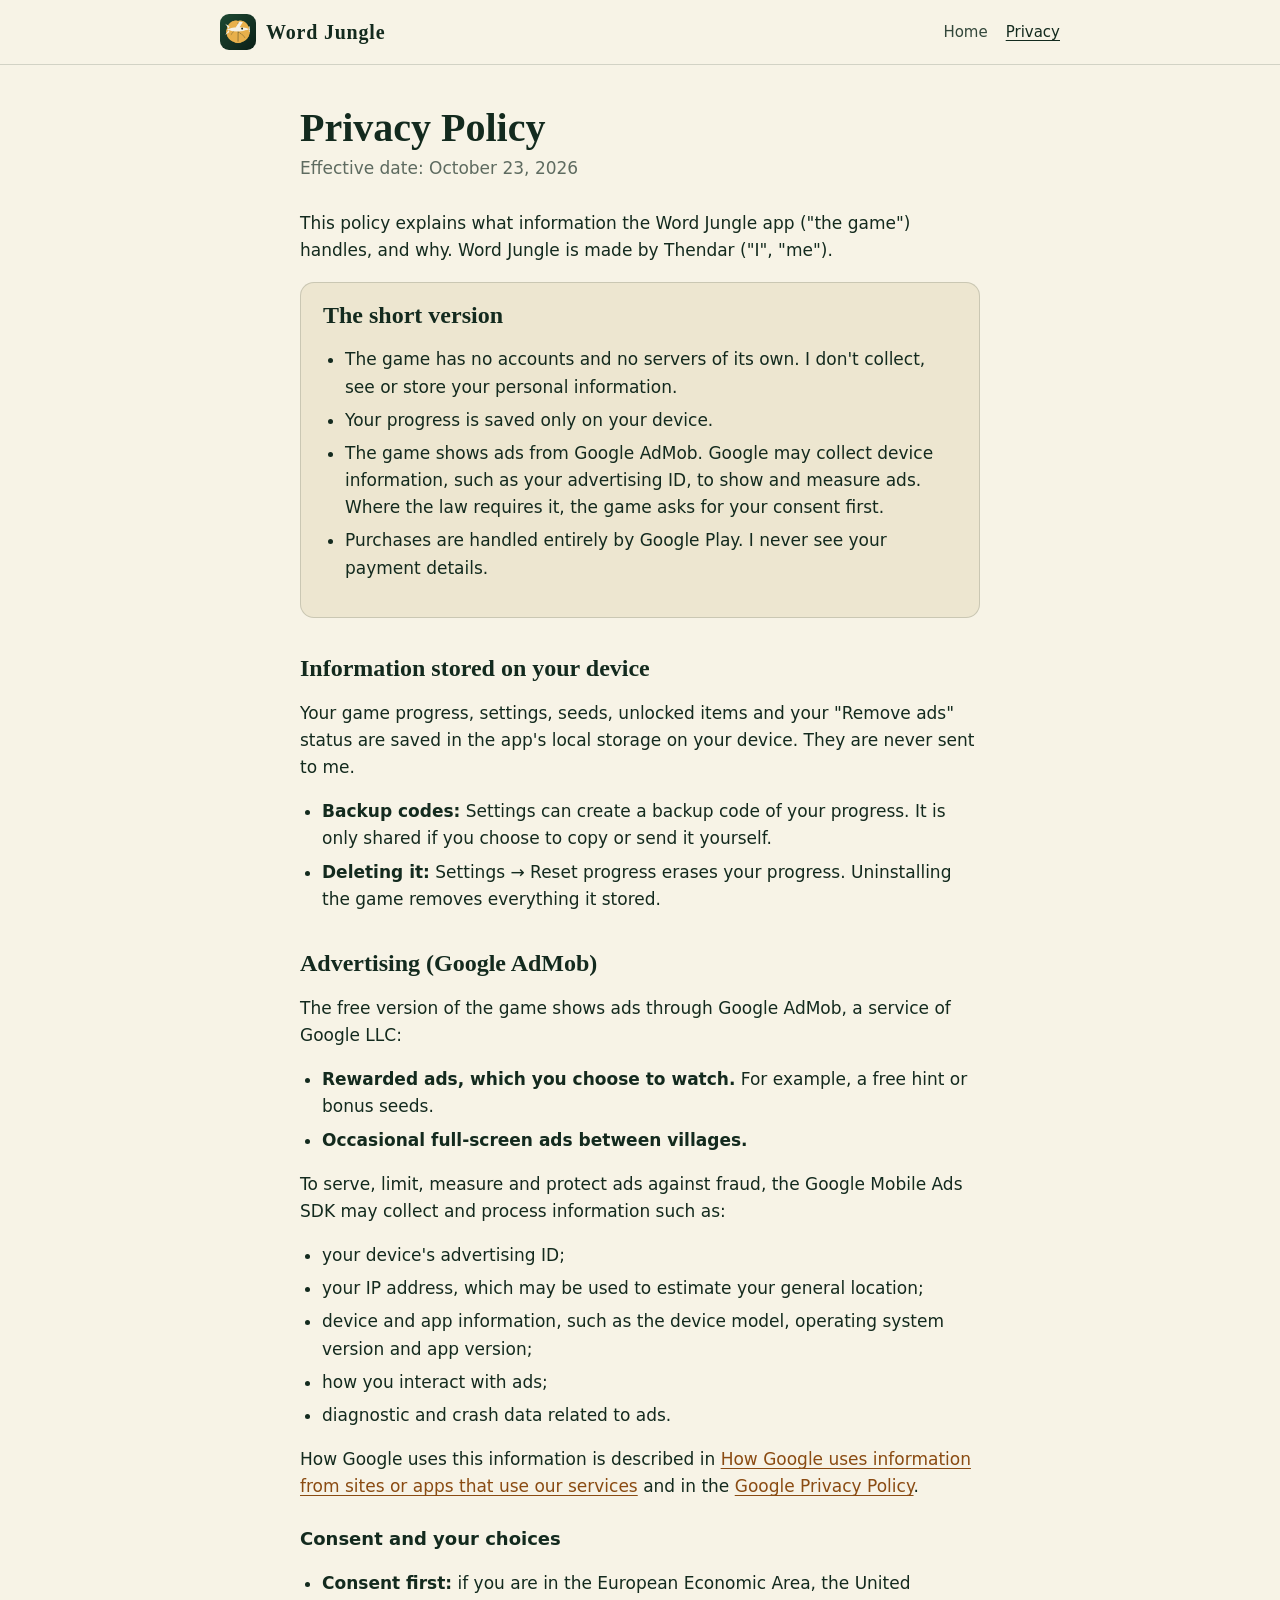
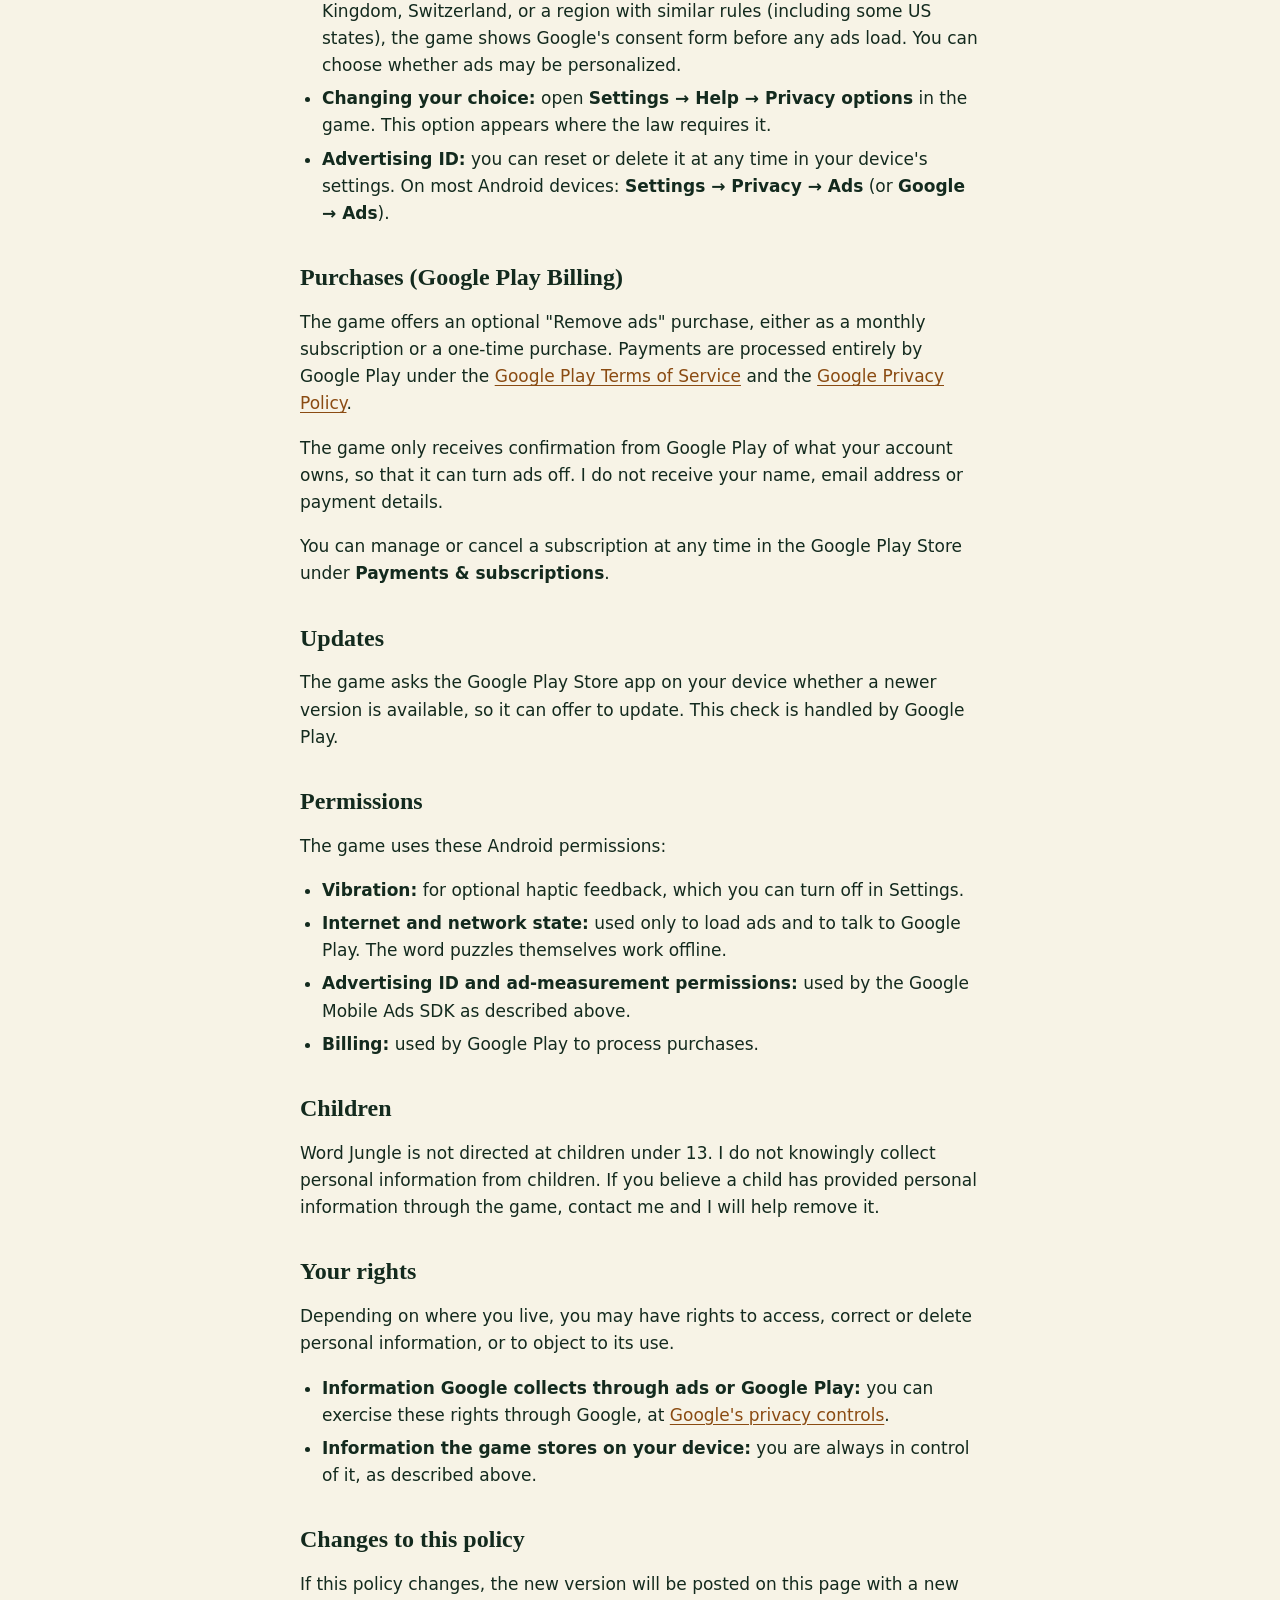
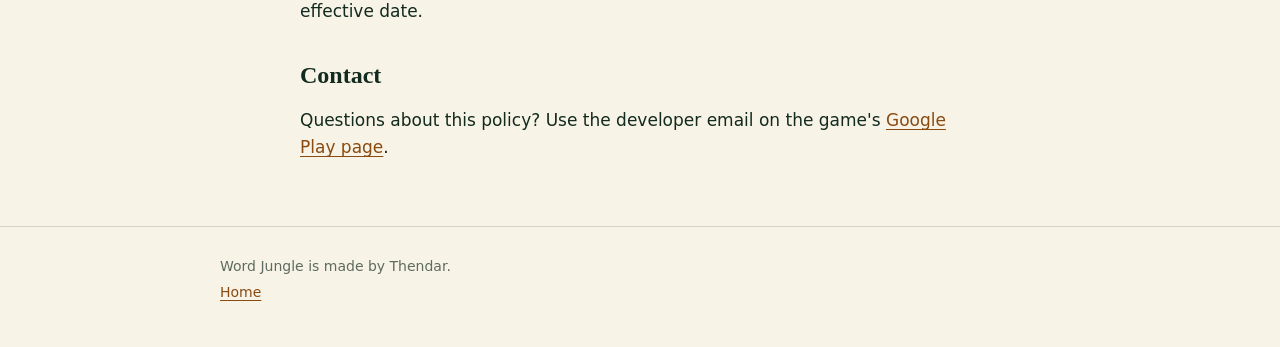
==== privacy/index.html @ e52e8ee9 "Add the Word Jungle website Home page, privacy policy at /privacy/, a 404 page, and app-ads.txt at t" ====
<!doctype html>
<html lang="en">
<head>
  <meta charset="utf-8">
  <meta name="viewport" content="width=device-width, initial-scale=1">
  <title>Word Jungle Privacy Policy</title>
  <meta name="description" content="How the Word Jungle app handles your information: local saves, Google AdMob ads with consent, and Google Play purchases.">
  <link rel="icon" type="image/png" href="/assets/favicon.png">
  <link rel="apple-touch-icon" href="/assets/apple-touch-icon.png">
  <link rel="stylesheet" href="/assets/style.css">
</head>
<body>
  <header class="site-head">
    <div class="wrap">
      <a class="brand" href="/"><img src="/assets/icon.png" alt="" width="36" height="36"><span>Word Jungle</span></a>
      <nav class="site-nav" aria-label="Site">
        <a href="/">Home</a>
        <a href="/privacy/" aria-current="page">Privacy</a>
      </nav>
    </div>
  </header>

  <main class="wrap doc">
    <h1>Privacy Policy</h1>
    <p class="effective">Effective date: October 23, 2026</p>

    <p>This policy explains what information the Word Jungle app ("the game") handles, and why. Word Jungle is made by Thendar ("I", "me").</p>

    <div class="summary">
      <h2>The short version</h2>
      <ul>
        <li>The game has no accounts and no servers of its own. I don't collect, see or store your personal information.</li>
        <li>Your progress is saved only on your device.</li>
        <li>The game shows ads from Google AdMob. Google may collect device information, such as your advertising ID, to show and measure ads. Where the law requires it, the game asks for your consent first.</li>
        <li>Purchases are handled entirely by Google Play. I never see your payment details.</li>
      </ul>
    </div>

    <h2>Information stored on your device</h2>
    <p>Your game progress, settings, seeds, unlocked items and your "Remove ads" status are saved in the app's local storage on your device. They are never sent to me.</p>
    <ul>
      <li><strong>Backup codes:</strong> Settings can create a backup code of your progress. It is only shared if you choose to copy or send it yourself.</li>
      <li><strong>Deleting it:</strong> Settings → Reset progress erases your progress. Uninstalling the game removes everything it stored.</li>
    </ul>

    <h2>Advertising (Google AdMob)</h2>
    <p>The free version of the game shows ads through Google AdMob, a service of Google LLC:</p>
    <ul>
      <li><strong>Rewarded ads, which you choose to watch.</strong> For example, a free hint or bonus seeds.</li>
      <li><strong>Occasional full-screen ads between villages.</strong></li>
    </ul>
    <p>To serve, limit, measure and protect ads against fraud, the Google Mobile Ads SDK may collect and process information such as:</p>
    <ul>
      <li>your device's advertising ID;</li>
      <li>your IP address, which may be used to estimate your general location;</li>
      <li>device and app information, such as the device model, operating system version and app version;</li>
      <li>how you interact with ads;</li>
      <li>diagnostic and crash data related to ads.</li>
    </ul>
    <p>How Google uses this information is described in <a href="https://policies.google.com/technologies/partner-sites">How Google uses information from sites or apps that use our services</a> and in the <a href="https://policies.google.com/privacy">Google Privacy Policy</a>.</p>

    <h3>Consent and your choices</h3>
    <ul>
      <li><strong>Consent first:</strong> if you are in the European Economic Area, the United Kingdom, Switzerland, or a region with similar rules (including some US states), the game shows Google's consent form before any ads load. You can choose whether ads may be personalized.</li>
      <li><strong>Changing your choice:</strong> open <strong>Settings → Help → Privacy options</strong> in the game. This option appears where the law requires it.</li>
      <li><strong>Advertising ID:</strong> you can reset or delete it at any time in your device's settings. On most Android devices: <strong>Settings → Privacy → Ads</strong> (or <strong>Google → Ads</strong>).</li>
    </ul>

    <h2>Purchases (Google Play Billing)</h2>
    <p>The game offers an optional "Remove ads" purchase, either as a monthly subscription or a one-time purchase. Payments are processed entirely by Google Play under the <a href="https://play.google.com/about/play-terms/">Google Play Terms of Service</a> and the <a href="https://policies.google.com/privacy">Google Privacy Policy</a>.</p>
    <p>The game only receives confirmation from Google Play of what your account owns, so that it can turn ads off. I do not receive your name, email address or payment details.</p>
    <p>You can manage or cancel a subscription at any time in the Google Play Store under <strong>Payments &amp; subscriptions</strong>.</p>

    <h2>Updates</h2>
    <p>The game asks the Google Play Store app on your device whether a newer version is available, so it can offer to update. This check is handled by Google Play.</p>

    <h2>Permissions</h2>
    <p>The game uses these Android permissions:</p>
    <ul>
      <li><strong>Vibration:</strong> for optional haptic feedback, which you can turn off in Settings.</li>
      <li><strong>Internet and network state:</strong> used only to load ads and to talk to Google Play. The word puzzles themselves work offline.</li>
      <li><strong>Advertising ID and ad-measurement permissions:</strong> used by the Google Mobile Ads SDK as described above.</li>
      <li><strong>Billing:</strong> used by Google Play to process purchases.</li>
    </ul>

    <h2>Children</h2>
    <p>Word Jungle is not directed at children under 13. I do not knowingly collect personal information from children. If you believe a child has provided personal information through the game, contact me and I will help remove it.</p>

    <h2>Your rights</h2>
    <p>Depending on where you live, you may have rights to access, correct or delete personal information, or to object to its use.</p>
    <ul>
      <li><strong>Information Google collects through ads or Google Play:</strong> you can exercise these rights through Google, at <a href="https://myaccount.google.com/data-and-privacy">Google's privacy controls</a>.</li>
      <li><strong>Information the game stores on your device:</strong> you are always in control of it, as described above.</li>
    </ul>

    <h2>Changes to this policy</h2>
    <p>If this policy changes, the new version will be posted on this page with a new effective date.</p>

    <h2>Contact</h2>
    <p>Questions about this policy? Use the developer email on the game's <a href="https://play.google.com/store/apps/details?id=com.word.jungle">Google Play page</a>.</p>
  </main>

  <footer class="site-foot">
    <div class="wrap">
      <p>Word Jungle is made by Thendar.</p>
      <p><a href="/">Home</a></p>
    </div>
  </footer>
</body>
</html>
---- assets/style.css ----
/* Word Jungle site: the game's own palette (android/assets/www/css/base.css) */
:root {
  --bg: #0B1F17;
  --raised: #12301F;
  --veil: #1E4A33;
  --text: #F4F1E6;
  --text-dim: #CFC9B4;
  --text-faint: #929A88;
  --glow: #A9DDBD;
  --warm: #E8B04B;
  --rust: #B5552F;
  --rust-ink: #FFF8EC;
  --hairline: rgba(244, 241, 230, 0.14);
  --link: #E8B04B;
  --font: system-ui, -apple-system, 'Segoe UI', Roboto, sans-serif;
  --display: 'Iowan Old Style', 'Palatino Linotype', Palatino, 'Book Antiqua', 'Noto Serif', Georgia, serif;
  color-scheme: dark;
}

@media (prefers-color-scheme: light) {
  :root {
    --bg: #F7F3E6;
    --raised: #EDE6D0;
    --veil: #DCE8DC;
    --text: #132A1E;
    --text-dim: #33473B;
    --text-faint: #5E6B60;
    --glow: #2F6E4A;
    --warm: #8A5A12;
    --rust: #A8471F;
    --hairline: rgba(19, 42, 30, 0.16);
    --link: #8A4B12;
    color-scheme: light;
  }
}

*, *::before, *::after { box-sizing: border-box; }

html { -webkit-text-size-adjust: 100%; }

body {
  margin: 0;
  background: var(--bg);
  color: var(--text);
  font: 17px/1.6 var(--font);
}

a { color: var(--link); text-underline-offset: 3px; }
a:hover { text-decoration-thickness: 2px; }
a:focus-visible, .button:focus-visible {
  outline: 3px solid var(--glow);
  outline-offset: 3px;
  border-radius: 6px;
}

.wrap {
  max-width: 880px;
  margin: 0 auto;
  padding: 0 20px;
}

/* --- header / footer --- */
.site-head {
  border-bottom: 1px solid var(--hairline);
}
.site-head .wrap {
  display: flex;
  align-items: center;
  justify-content: space-between;
  gap: 16px;
  min-height: 64px;
}
.brand {
  display: flex;
  align-items: center;
  gap: 10px;
  color: var(--text);
  text-decoration: none;
  font: 600 20px/1 var(--display);
  letter-spacing: 0.04em;
}
.brand img { width: 36px; height: 36px; border-radius: 9px; }
.site-nav { display: flex; gap: 18px; font-size: 15px; }
.site-nav a { color: var(--text-dim); text-decoration: none; }
.site-nav a:hover, .site-nav a[aria-current="page"] { color: var(--text); text-decoration: underline; }

.site-foot {
  margin-top: 64px;
  border-top: 1px solid var(--hairline);
  color: var(--text-faint);
  font-size: 14px;
}
.site-foot .wrap { padding-top: 24px; padding-bottom: 40px; }
.site-foot p { margin: 4px 0; }

/* --- home --- */
.hero {
  display: grid;
  grid-template-columns: 1.1fr 0.9fr;
  gap: 40px;
  align-items: center;
  padding: 56px 0 24px;
}
.hero h1 {
  margin: 0 0 12px;
  font: 600 clamp(40px, 7vw, 60px)/1.05 var(--display);
  letter-spacing: 0.02em;
}
.tagline {
  margin: 0 0 16px;
  color: var(--glow);
  font-size: 20px;
  line-height: 1.4;
}
.hero p { color: var(--text-dim); }
.hero-shot {
  justify-self: center;
  width: min(270px, 100%);
  border-radius: 24px;
  border: 1px solid var(--hairline);
  box-shadow: 0 18px 50px rgba(0, 0, 0, 0.35);
}

.button {
  display: inline-block;
  margin-top: 8px;
  padding: 13px 26px;
  border-radius: 9999px;
  background: var(--rust);
  color: var(--rust-ink);
  font-weight: 600;
  text-decoration: none;
}
.button:hover { filter: brightness(1.08); text-decoration: none; }
.soon { display: block; margin-top: 10px; color: var(--text-faint); font-size: 14px; }

section { padding: 32px 0 0; }
h2 {
  margin: 0 0 16px;
  font: 600 28px/1.2 var(--display);
}

.features {
  display: grid;
  grid-template-columns: repeat(2, 1fr);
  gap: 14px;
  margin: 0;
  padding: 0;
  list-style: none;
}
.features li {
  padding: 16px 18px;
  background: var(--raised);
  border: 1px solid var(--hairline);
  border-radius: 14px;
  color: var(--text-dim);
}
.features strong { display: block; color: var(--text); margin-bottom: 2px; }

.shots {
  display: grid;
  grid-template-columns: repeat(3, 1fr);
  gap: 16px;
}
.shots figure { margin: 0; text-align: center; }
.shots img {
  width: 100%;
  height: auto;
  border-radius: 18px;
  border: 1px solid var(--hairline);
}
.shots figcaption { margin-top: 8px; color: var(--text-faint); font-size: 14px; }

.note {
  padding: 18px 20px;
  background: var(--veil);
  border-radius: 14px;
  color: var(--text-dim);
}
.note p { margin: 0; }
.note p + p { margin-top: 8px; }

/* --- privacy policy --- */
.doc { max-width: 720px; padding-top: 40px; }
.doc h1 { margin: 0 0 4px; font: 600 40px/1.15 var(--display); }
.doc .effective { margin: 0 0 28px; color: var(--text-faint); }
.doc h2 { margin-top: 36px; font-size: 24px; }
.doc h3 { margin: 24px 0 8px; font-size: 18px; }
.doc ul { padding-left: 22px; }
.doc li { margin: 6px 0; }
.doc .summary {
  padding: 18px 22px;
  background: var(--raised);
  border: 1px solid var(--hairline);
  border-radius: 14px;
}
.doc .summary h2 { margin-top: 0; }

@media (max-width: 720px) {
  body { font-size: 16px; }
  .wrap { padding: 0 16px; }
  .hero { grid-template-columns: 1fr; gap: 28px; padding-top: 36px; text-align: center; }
  .hero-shot { width: min(240px, 80%); }
  .features { grid-template-columns: 1fr; }
  .shots { grid-template-columns: repeat(3, minmax(0, 1fr)); gap: 8px; }
  .shots figcaption { font-size: 12px; }
  .site-nav { gap: 14px; font-size: 14px; }
}
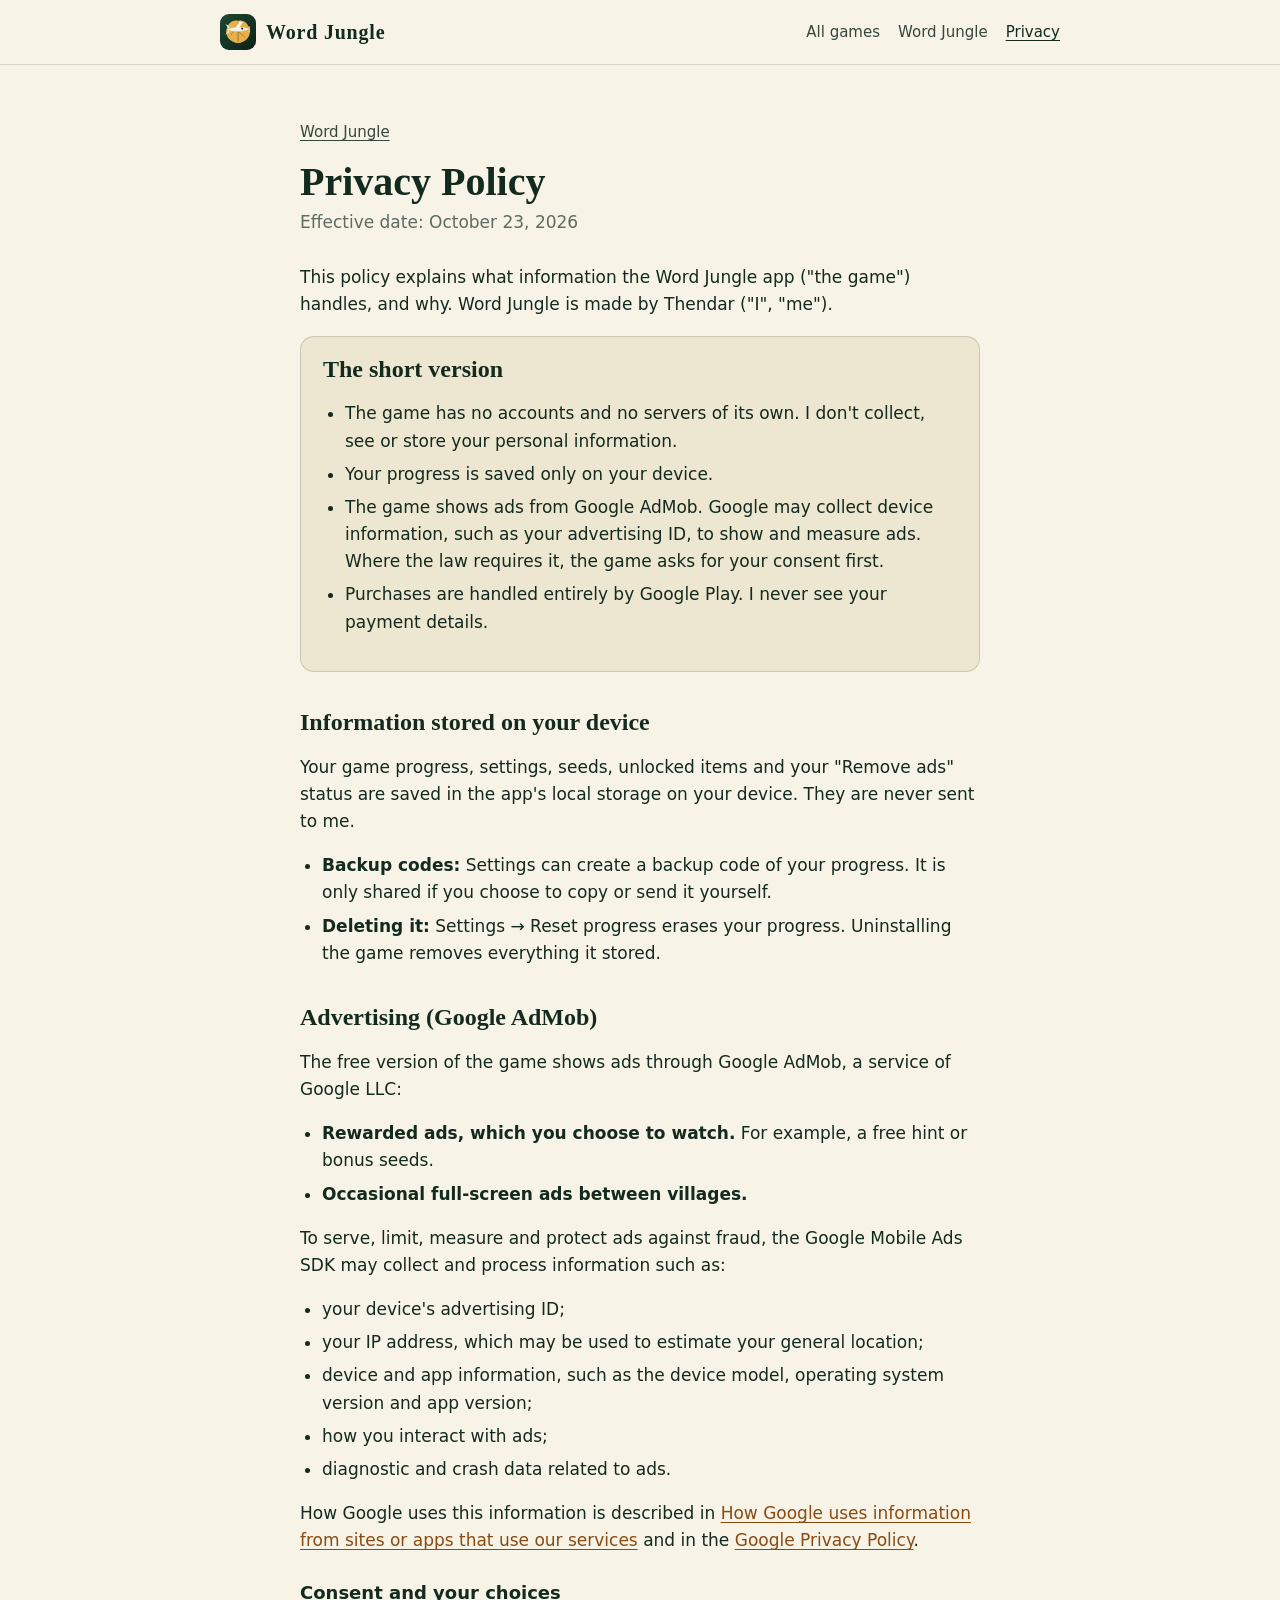
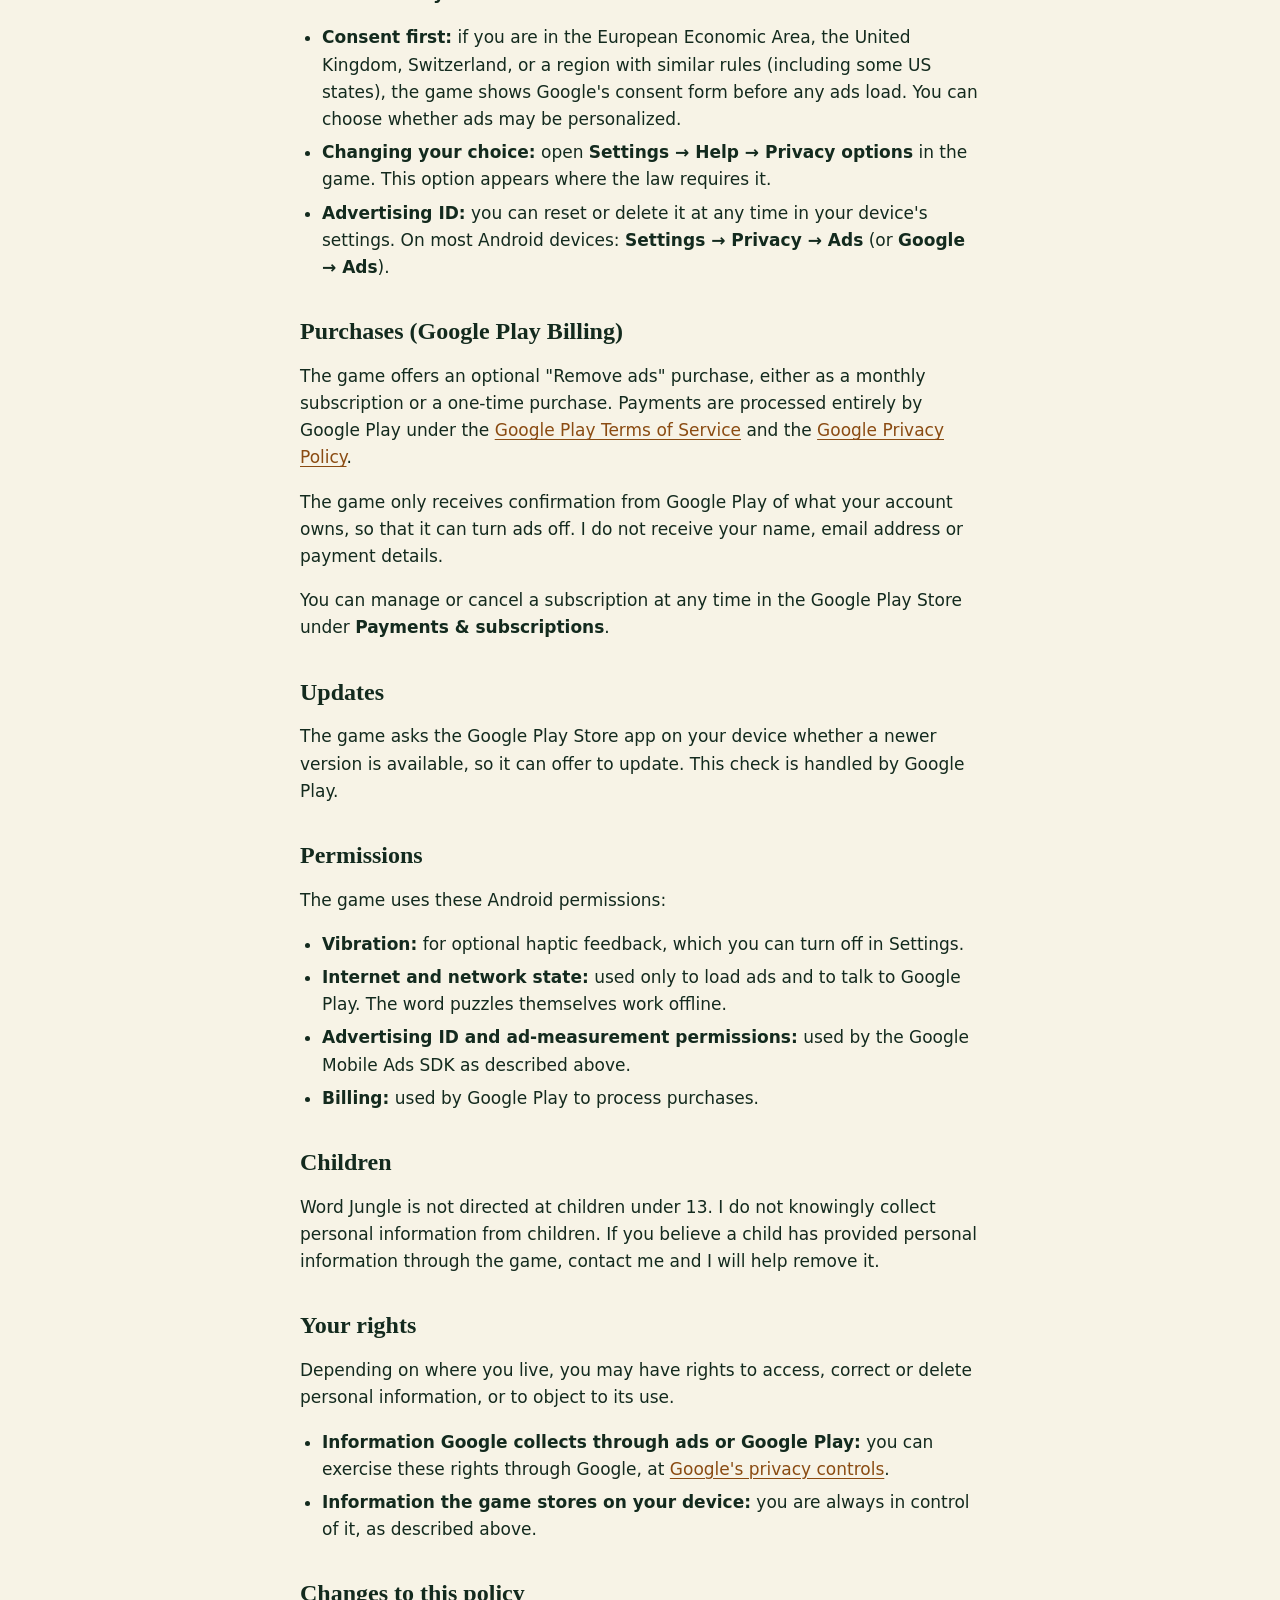
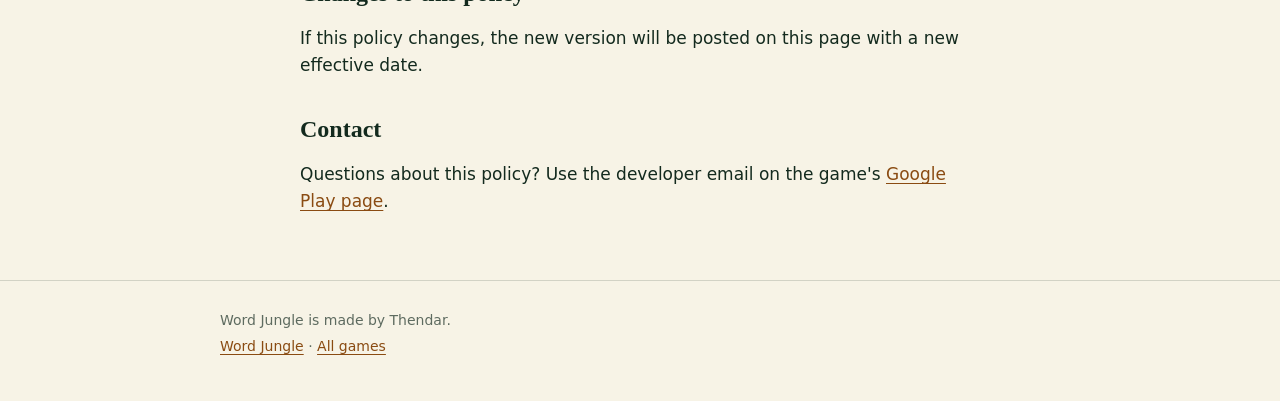
==== commit d2837a8a: "Make the root a games page; move Word Jungle to /word-jungle/ The root now lists games as large clic" ====
--- a/privacy/index.html
+++ b/privacy/index.html
@@ -4,107 +4,15 @@
   <meta charset="utf-8">
   <meta name="viewport" content="width=device-width, initial-scale=1">
   <title>Word Jungle Privacy Policy</title>
-  <meta name="description" content="How the Word Jungle app handles your information: local saves, Google AdMob ads with consent, and Google Play purchases.">
-  <link rel="icon" type="image/png" href="/assets/favicon.png">
-  <link rel="apple-touch-icon" href="/assets/apple-touch-icon.png">
+  <!-- The policy moved to /word-jungle/privacy/. This first address keeps
+       forwarding in case a store listing or an early build still links it. -->
+  <meta http-equiv="refresh" content="0; url=/word-jungle/privacy/">
+  <link rel="canonical" href="https://thendar-git.github.io/word-jungle/privacy/">
   <link rel="stylesheet" href="/assets/style.css">
 </head>
 <body>
-  <header class="site-head">
-    <div class="wrap">
-      <a class="brand" href="/"><img src="/assets/icon.png" alt="" width="36" height="36"><span>Word Jungle</span></a>
-      <nav class="site-nav" aria-label="Site">
-        <a href="/">Home</a>
-        <a href="/privacy/" aria-current="page">Privacy</a>
-      </nav>
-    </div>
-  </header>
-
   <main class="wrap doc">
-    <h1>Privacy Policy</h1>
-    <p class="effective">Effective date: October 23, 2026</p>
-
-    <p>This policy explains what information the Word Jungle app ("the game") handles, and why. Word Jungle is made by Thendar ("I", "me").</p>
-
-    <div class="summary">
-      <h2>The short version</h2>
-      <ul>
-        <li>The game has no accounts and no servers of its own. I don't collect, see or store your personal information.</li>
-        <li>Your progress is saved only on your device.</li>
-        <li>The game shows ads from Google AdMob. Google may collect device information, such as your advertising ID, to show and measure ads. Where the law requires it, the game asks for your consent first.</li>
-        <li>Purchases are handled entirely by Google Play. I never see your payment details.</li>
-      </ul>
-    </div>
-
-    <h2>Information stored on your device</h2>
-    <p>Your game progress, settings, seeds, unlocked items and your "Remove ads" status are saved in the app's local storage on your device. They are never sent to me.</p>
-    <ul>
-      <li><strong>Backup codes:</strong> Settings can create a backup code of your progress. It is only shared if you choose to copy or send it yourself.</li>
-      <li><strong>Deleting it:</strong> Settings → Reset progress erases your progress. Uninstalling the game removes everything it stored.</li>
-    </ul>
-
-    <h2>Advertising (Google AdMob)</h2>
-    <p>The free version of the game shows ads through Google AdMob, a service of Google LLC:</p>
-    <ul>
-      <li><strong>Rewarded ads, which you choose to watch.</strong> For example, a free hint or bonus seeds.</li>
-      <li><strong>Occasional full-screen ads between villages.</strong></li>
-    </ul>
-    <p>To serve, limit, measure and protect ads against fraud, the Google Mobile Ads SDK may collect and process information such as:</p>
-    <ul>
-      <li>your device's advertising ID;</li>
-      <li>your IP address, which may be used to estimate your general location;</li>
-      <li>device and app information, such as the device model, operating system version and app version;</li>
-      <li>how you interact with ads;</li>
-      <li>diagnostic and crash data related to ads.</li>
-    </ul>
-    <p>How Google uses this information is described in <a href="https://policies.google.com/technologies/partner-sites">How Google uses information from sites or apps that use our services</a> and in the <a href="https://policies.google.com/privacy">Google Privacy Policy</a>.</p>
-
-    <h3>Consent and your choices</h3>
-    <ul>
-      <li><strong>Consent first:</strong> if you are in the European Economic Area, the United Kingdom, Switzerland, or a region with similar rules (including some US states), the game shows Google's consent form before any ads load. You can choose whether ads may be personalized.</li>
-      <li><strong>Changing your choice:</strong> open <strong>Settings → Help → Privacy options</strong> in the game. This option appears where the law requires it.</li>
-      <li><strong>Advertising ID:</strong> you can reset or delete it at any time in your device's settings. On most Android devices: <strong>Settings → Privacy → Ads</strong> (or <strong>Google → Ads</strong>).</li>
-    </ul>
-
-    <h2>Purchases (Google Play Billing)</h2>
-    <p>The game offers an optional "Remove ads" purchase, either as a monthly subscription or a one-time purchase. Payments are processed entirely by Google Play under the <a href="https://play.google.com/about/play-terms/">Google Play Terms of Service</a> and the <a href="https://policies.google.com/privacy">Google Privacy Policy</a>.</p>
-    <p>The game only receives confirmation from Google Play of what your account owns, so that it can turn ads off. I do not receive your name, email address or payment details.</p>
-    <p>You can manage or cancel a subscription at any time in the Google Play Store under <strong>Payments &amp; subscriptions</strong>.</p>
-
-    <h2>Updates</h2>
-    <p>The game asks the Google Play Store app on your device whether a newer version is available, so it can offer to update. This check is handled by Google Play.</p>
-
-    <h2>Permissions</h2>
-    <p>The game uses these Android permissions:</p>
-    <ul>
-      <li><strong>Vibration:</strong> for optional haptic feedback, which you can turn off in Settings.</li>
-      <li><strong>Internet and network state:</strong> used only to load ads and to talk to Google Play. The word puzzles themselves work offline.</li>
-      <li><strong>Advertising ID and ad-measurement permissions:</strong> used by the Google Mobile Ads SDK as described above.</li>
-      <li><strong>Billing:</strong> used by Google Play to process purchases.</li>
-    </ul>
-
-    <h2>Children</h2>
-    <p>Word Jungle is not directed at children under 13. I do not knowingly collect personal information from children. If you believe a child has provided personal information through the game, contact me and I will help remove it.</p>
-
-    <h2>Your rights</h2>
-    <p>Depending on where you live, you may have rights to access, correct or delete personal information, or to object to its use.</p>
-    <ul>
-      <li><strong>Information Google collects through ads or Google Play:</strong> you can exercise these rights through Google, at <a href="https://myaccount.google.com/data-and-privacy">Google's privacy controls</a>.</li>
-      <li><strong>Information the game stores on your device:</strong> you are always in control of it, as described above.</li>
-    </ul>
-
-    <h2>Changes to this policy</h2>
-    <p>If this policy changes, the new version will be posted on this page with a new effective date.</p>
-
-    <h2>Contact</h2>
-    <p>Questions about this policy? Use the developer email on the game's <a href="https://play.google.com/store/apps/details?id=com.word.jungle">Google Play page</a>.</p>
+    <p>The Word Jungle privacy policy is at <a href="/word-jungle/privacy/">thendar-git.github.io/word-jungle/privacy/</a>.</p>
   </main>
-
-  <footer class="site-foot">
-    <div class="wrap">
-      <p>Word Jungle is made by Thendar.</p>
-      <p><a href="/">Home</a></p>
-    </div>
-  </footer>
 </body>
 </html>
--- a/assets/style.css
+++ b/assets/style.css
@@ -1,4 +1,4 @@
-/* Word Jungle site: the game's own palette (android/assets/www/css/base.css) */
+/* Games by Thendar. Palette from Word Jungle (android/assets/www/css/base.css) */
 :root {
   --bg: #0B1F17;
   --raised: #12301F;
@@ -80,7 +80,8 @@
   letter-spacing: 0.04em;
 }
 .brand img { width: 36px; height: 36px; border-radius: 9px; }
-.site-nav { display: flex; gap: 18px; font-size: 15px; }
+.site-nav { display: flex; flex-wrap: wrap; gap: 6px 18px; font-size: 15px; }
+.site-nav a { white-space: nowrap; }
 .site-nav a { color: var(--text-dim); text-decoration: none; }
 .site-nav a:hover, .site-nav a[aria-current="page"] { color: var(--text); text-decoration: underline; }
 
@@ -115,7 +116,8 @@
 .hero p { color: var(--text-dim); }
 .hero-shot {
   justify-self: center;
-  width: min(270px, 100%);
+  width: min(300px, 100%);
+  height: auto; /* keep the screenshot's 9:16 shape at every width */
   border-radius: 24px;
   border: 1px solid var(--hairline);
   box-shadow: 0 18px 50px rgba(0, 0, 0, 0.35);
@@ -179,6 +181,69 @@
 }
 .note p { margin: 0; }
 .note p + p { margin-top: 8px; }
+
+/* --- games index: one large tile per game --- */
+.intro { padding: 48px 0 8px; }
+.intro h1 {
+  margin: 0 0 8px;
+  font: 600 clamp(34px, 6vw, 48px)/1.1 var(--display);
+}
+.intro p { margin: 0; color: var(--text-dim); font-size: 19px; }
+
+.games {
+  display: grid;
+  /* auto-fit: a lone tile stretches the full width; more games share rows */
+  grid-template-columns: repeat(auto-fit, minmax(min(100%, 400px), 1fr));
+  gap: 24px;
+  margin: 32px 0 0;
+  padding: 0;
+  list-style: none;
+}
+.game-tile {
+  display: flex;
+  flex-direction: column;
+  height: 100%;
+  overflow: hidden;
+  background: var(--raised);
+  border: 1px solid var(--hairline);
+  border-radius: 22px;
+  color: var(--text);
+  text-decoration: none;
+  transition: transform 0.15s ease, border-color 0.15s ease, box-shadow 0.15s ease;
+}
+.game-tile:hover {
+  transform: translateY(-3px);
+  border-color: var(--glow);
+  box-shadow: 0 14px 40px rgba(0, 0, 0, 0.3);
+  text-decoration: none;
+}
+.game-tile:focus-visible { outline: 3px solid var(--glow); outline-offset: 4px; }
+.game-tile img {
+  display: block;
+  width: 100%;
+  height: auto;
+  aspect-ratio: 1024 / 500;
+  object-fit: cover;
+}
+.game-tile .body { display: flex; gap: 16px; align-items: flex-start; padding: 20px 22px 24px; }
+.game-tile .body img.icon {
+  flex: none;
+  width: 64px;
+  height: 64px;
+  aspect-ratio: 1;
+  border-radius: 15px;
+}
+.game-tile h2 { margin: 0 0 4px; font-size: 26px; }
+.game-tile p { margin: 0; color: var(--text-dim); }
+.game-tile .meta { margin-top: 10px; color: var(--glow); font-size: 15px; font-weight: 600; }
+
+@media (prefers-reduced-motion: reduce) {
+  .game-tile { transition: none; }
+  .game-tile:hover { transform: none; }
+}
+
+.crumb { color: var(--text-faint); font-size: 15px; }
+.crumb a { color: var(--text-dim); }
 
 /* --- privacy policy --- */
 .doc { max-width: 720px; padding-top: 40px; }
@@ -204,5 +269,6 @@
   .features { grid-template-columns: 1fr; }
   .shots { grid-template-columns: repeat(3, minmax(0, 1fr)); gap: 8px; }
   .shots figcaption { font-size: 12px; }
-  .site-nav { gap: 14px; font-size: 14px; }
-}
+  .site-head .wrap { flex-wrap: wrap; row-gap: 8px; padding-top: 12px; padding-bottom: 12px; }
+  .site-nav { gap: 6px 16px; font-size: 14px; }
+}
